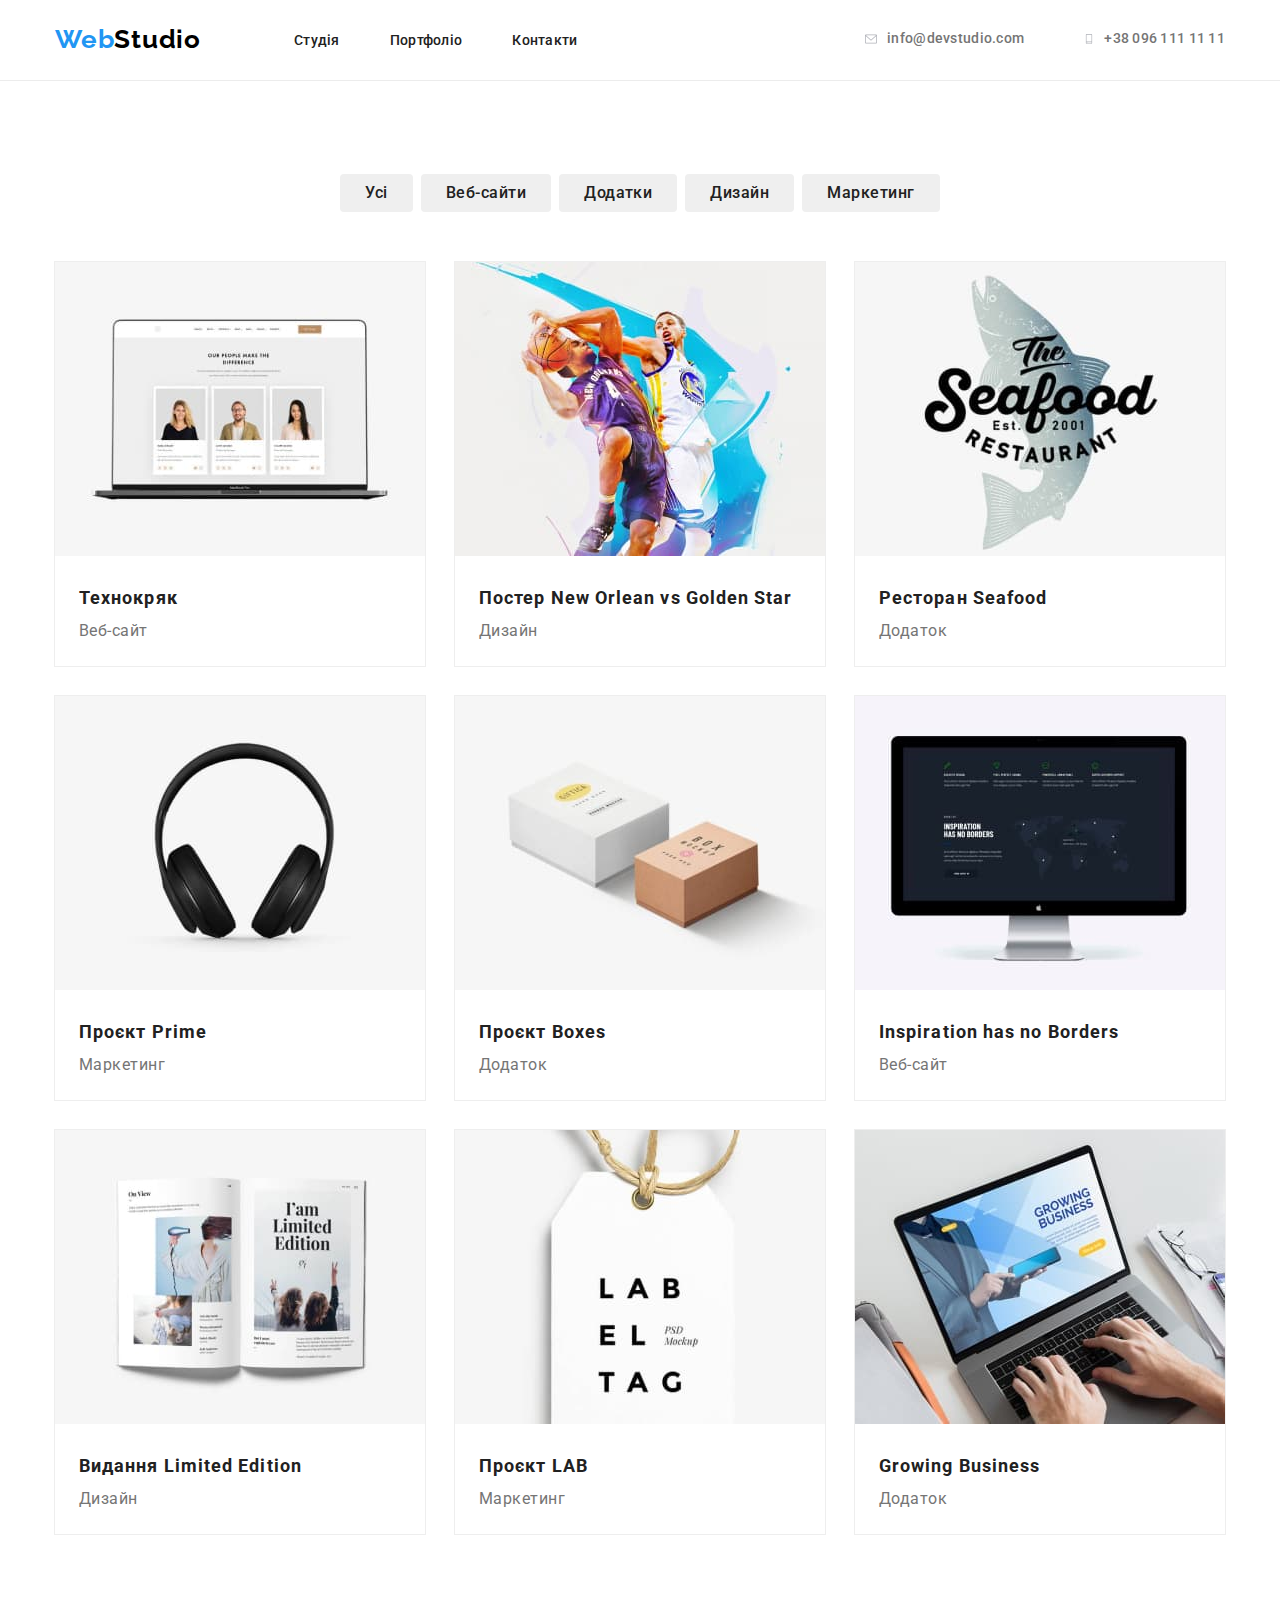
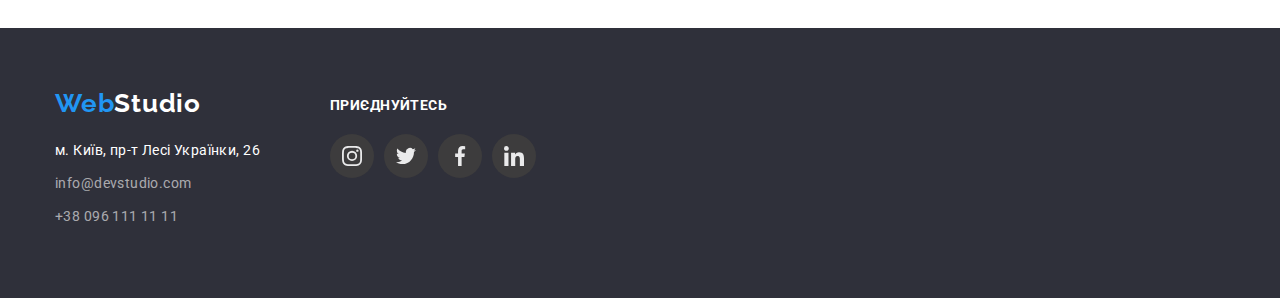
==== portfolio.html @ a49ca959 "comm1" ====
<!DOCTYPE html>
<html lang="uk">
  <head>
    <meta charset="UTF-8" />
    <meta http-equiv="X-UA-Compatible" content="IE=edge" />
    <meta name="viewport" content="width=device-width, initial-scale=1.0" />
    <link rel="preconnect" href="https://fonts.googleapis.com" />
    <link rel="preconnect" href="https://fonts.gstatic.com" crossorigin />
    <link
      href="https://fonts.googleapis.com/css2?family=Raleway:wght@400;700;900&family=Roboto:wght@400;500;700&display=swap"
      rel="stylesheet"
    />
    <link
      rel="stylesheet"
      href="https://cdnjs.cloudflare.com/ajax/libs/modern-normalize/1.1.0/modern-normalize.min.css"
      integrity="sha512-wpPYUAdjBVSE4KJnH1VR1HeZfpl1ub8YT/NKx4PuQ5NmX2tKuGu6U/JRp5y+Y8XG2tV+wKQpNHVUX03MfMFn9Q=="
      crossorigin="anonymous"
      referrerpolicy="no-referrer"
    />
    <link rel="stylesheet" href="./css/styles.css" />
    <title>WebStudio</title>
  </head>
  <body class="body">
    <header class="header">
      <div class="container">
        <div class="header-f">
          <a href="./index.html" class="logo"
            ><span class="logo-web">Web</span>Studio</a
          >
          <nav class="nav-ul">
            <ul class="nav">
              <li class="nav-li">
                <a href="./index.html" class="nav-item">Студія</a>
              </li>
              <li class="nav-li">
                <a href="./portfolio.html" class="nav-item">Портфоліо</a>
              </li>
              <li class="nav-li"><a href="#" class="nav-item">Контакти</a></li>
            </ul>
          </nav>

          <div class="header-cont-div">
            <div class="contct-fill">
              <a href="mailto:info@devstudio.com" class="header-email"
                ><svg class="soc-svg-header" width="12" height="16">
                  <use href="./images/icons.svg#icon-envelope"></use>
                </svg>
                info@devstudio.com</a
              >
            </div>
            <div class="contct-fill">
              <a href="tel:+380961111111" class="header-tel"
                ><svg class="soc-svg-header" width="10" height="16">
                  <use href="./images/icons.svg#icon-smartphone"></use>
                </svg>
                +38 096 111 11 11</a
              >
            </div>
          </div>
        </div>
      </div>
    </header>

    <main>
      <!--filter-->
      <h1 class="portfolio-h1">Портфоліо</h1>
      <section class="portfolio">
        <div class="container">
          <h2 class="filter-h2">фільтер</h2>
          <ul class="filter-ul">
            <li class="filter-item">
              <button type="button" class="filter-btn">Усі</button>
            </li>
            <li class="filter-item">
              <button type="button" class="filter-btn">Веб-сайти</button>
            </li>
            <li class="filter-item">
              <button type="button" class="filter-btn">Додатки</button>
            </li>
            <li class="filter-item">
              <button type="button" class="filter-btn">Дизайн</button>
            </li>
            <li class="filter-item">
              <button type="button" class="filter-btn">Маркетинг</button>
            </li>
          </ul>

          <!--porfolio-->

          <div>
            <ul class="porfolio-ul">
              <li class="porfolio-item">
                <a class="port-shadow" href="#">
                  <div class="port-text-div">
                    <img
                      src="./images/img1.jpg"
                      alt="картинка1"
                      width="370"
                      class="portfolio-img"
                    />
                    <p class="port-text-img">
                      Ресурс пропонує комплексні пропозиції з різним рівнем
                      функціоналу та сервісів. Все це дозволить відвідувачу
                      отримати вичерпні відомості про компанію чи приватну особу.
                    </p>
                  </div>
                  <div class="portfolio-h3-p">
                    <h3 class="portfolio-h3">Технокряк</h3>
                    <p class="portfolio-p">Веб-сайт</p>
                  </div>
                </a>
              </li>

              <li class="porfolio-item">
                <a class="port-shadow" href="#">
                  <div class="port-text-div">
                    <img
                      src="./images/img2.jpg"
                      alt="картинка1"
                      width="370"
                      class="portfolio-img"
                    />
                    <p class="port-text-img">
                      Ресурс пропонує комплексні пропозиції з різним рівнем
                      функціоналу та сервісів. Все це дозволить відвідувачу
                      отримати вичерпні відомості про компанію чи приватну особу.
                    </p>
                  </div>
                    <div class="portfolio-h3-p">
                      <h3 class="portfolio-h3">
                        Постер New Orlean vs Golden Star
                      </h3>
                      <p class="portfolio-p">Дизайн</p>
                    </div>
                  
                </a>
              </li>

              <li class="porfolio-item">
                <a class="port-shadow" href="#">
                  <div class="port-text-div">
                   <img
                    src="./images/img3.jpg"
                    alt="картинка1"
                    width="370"
                    class="portfolio-img"
                   />
                   <p class="port-text-img">
                    Ресурс пропонує комплексні пропозиції з різним рівнем
                    функціоналу та сервісів. Все це дозволить відвідувачу
                    отримати вичерпні відомості про компанію чи приватну особу.
                   </p>
                  </div>
                  <div class="portfolio-h3-p">
                    <h3 class="portfolio-h3">Ресторан Seafood</h3>
                    <p class="portfolio-p">Додаток</p>
                  </div>
                </a>
              </li>
              <li class="porfolio-item">
                <a class="port-shadow" href="#">
                  <div class="port-text-div">
                  <img
                    src="./images/img4.jpg"
                    alt="картинка1"
                    width="370"
                    class="portfolio-img"
                  />
                  <p class="port-text-img">
                    Ресурс пропонує комплексні пропозиції з різним рівнем
                    функціоналу та сервісів. Все це дозволить відвідувачу
                    отримати вичерпні відомості про компанію чи приватну особу.
                   </p>
                </div>
                  <div class="portfolio-h3-p">
                    <h3 class="portfolio-h3">Проєкт Prime</h3>
                    <p class="portfolio-p">Маркетинг</p>
                  </div>
                </a>
              </li>
              <li class="porfolio-item">
                <a class="port-shadow" href="#">
                  <div class="port-text-div">
                  <img
                    src="./images/img5.jpg"
                    alt="картинка1"
                    width="370"
                    class="portfolio-img"
                  />
                  <p class="port-text-img">
                    Ресурс пропонує комплексні пропозиції з різним рівнем
                    функціоналу та сервісів. Все це дозволить відвідувачу
                    отримати вичерпні відомості про компанію чи приватну особу.
                   </p>
                </div>
                  <div class="portfolio-h3-p">
                    <h3 class="portfolio-h3">Проєкт Boxes</h3>
                    <p class="portfolio-p">Додаток</p>
                  </div>
                </a>
              </li>
              <li class="porfolio-item">
                <a class="port-shadow" href="#">
                  <div class="port-text-div">
                  <img
                    src="./images/img6.jpg"
                    alt="картинка1"
                    width="370"
                    class="portfolio-img"
                  />
                  <p class="port-text-img">
                    Ресурс пропонує комплексні пропозиції з різним рівнем
                    функціоналу та сервісів. Все це дозволить відвідувачу
                    отримати вичерпні відомості про компанію чи приватну особу.
                   </p>
                </div>
                  <div class="portfolio-h3-p">
                    <h3 class="portfolio-h3">Inspiration has no Borders</h3>
                    <p class="portfolio-p">Веб-сайт</p>
                  </div>
                </a>
              </li>
              <li class="porfolio-item">
                <a class="port-shadow" href="#">
                  <div class="port-text-div">
                  <img
                    src="./images/img7.jpg"
                    alt="картинка1"
                    width="370"
                    class="portfolio-img"
                  />
                  <p class="port-text-img">
                    Ресурс пропонує комплексні пропозиції з різним рівнем
                    функціоналу та сервісів. Все це дозволить відвідувачу
                    отримати вичерпні відомості про компанію чи приватну особу.
                   </p>
                </div>
                  <div class="portfolio-h3-p">
                    <h3 class="portfolio-h3">Видання Limited Edition</h3>
                    <p class="portfolio-p">Дизайн</p>
                  </div>
                </a>
              </li>
              <li class="porfolio-item">
                <a class="port-shadow" href="#">
                  <div class="port-text-div">
                  <img
                    src="./images/img8.jpg"
                    alt="картинка1"
                    width="370"
                    class="portfolio-img"
                  />
                  <p class="port-text-img">
                    Ресурс пропонує комплексні пропозиції з різним рівнем
                    функціоналу та сервісів. Все це дозволить відвідувачу
                    отримати вичерпні відомості про компанію чи приватну особу.
                   </p>
                </div>
                  <div class="portfolio-h3-p">
                    <h3 class="portfolio-h3">Проєкт LAB</h3>
                    <p class="portfolio-p">Маркетинг</p>
                  </div>
                </a>
              </li>
              <li class="porfolio-item">
                <a class="port-shadow" href="#">
                  <div class="port-text-div">
                  <img
                    src="./images/img9.jpg"
                    alt="картинка1"
                    width="370"
                    class="portfolio-img"
                  />
                  <p class="port-text-img">
                    Ресурс пропонує комплексні пропозиції з різним рівнем
                    функціоналу та сервісів. Все це дозволить відвідувачу
                    отримати вичерпні відомості про компанію чи приватну особу.
                   </p>
                 </div>
                  <div class="portfolio-h3-p">
                    <h3 class="portfolio-h3">Growing Business</h3>
                    <p class="portfolio-p">Додаток</p>
                  </div>
                </a>
              </li>
            </ul>
          </div>
        </div>
      </section>
    </main>

    <footer class="footer">
      <div class="container">
        <div class="footer-flex">
          <div class="footer-pad">
            <a href="/" class="logo-footer"
              ><span class="logo-web">Web</span>Studio</a
            >
            <address class="footer-adress">
              <ul>
                <li class="footer-li">
                  <a
                    class="footer-maps"
                    href="https://goo.gl/maps/jtEjoK9GtYtDyCER9"
                    target="_blank"
                    rel="noopener noreferrer"
                    >м. Київ, пр-т Лесі Українки, 26
                  </a>
                </li>
                <li class="footer-li">
                  <a class="footer-email" href="mailto:info@devstudio.com"
                    >info@devstudio.com</a
                  >
                </li>
                <li class="footer-li">
                  <a class="footer-tel" href="tel:+380961111111"
                    >+38 096 111 11 11</a
                  >
                </li>
              </ul>
            </address>
          </div>
          <div class="attach">
            <p class="attach-p">приєднуйтесь</p>
            <ul class="attach-ul">
              <li class="attach-li">
                <a class="attach-link" href="">
                  <svg class="attach-svg" width="20" height="20">
                    <use href="./images/icons.svg#icon-instagram-2"></use>
                  </svg>
                </a>
              </li>
              <li class="attach-li">
                <a class="attach-link" href="">
                  <svg class="attach-svg" width="20" height="20">
                    <use href="./images/icons.svg#icon-twitter-1"></use>
                  </svg>
                </a>
              </li>
              <li class="attach-li">
                <a class="attach-link" href="">
                  <svg class="attach-svg" width="20" height="20">
                    <use href="./images/icons.svg#icon-facebook-1"></use>
                  </svg>
                </a>
              </li>
              <li class="attach-li">
                <a class="attach-link" href="">
                  <svg class="attach-svg" width="20" height="20">
                    <use href="./images/icons.svg#icon-linkedin-1"></use>
                  </svg>
                </a>
              </li>
            </ul>
          </div>
        </div>
      </div>
    </footer>
  </body>
</html>
---- css/styles.css ----
.body {
  font-family: "Roboto", sans-serif;
  background: #ffffff;
}

* {
  margin: 0;
  padding: 0;
  list-style: none;
  box-sizing: border-box;
}

:root {
  --black: #000000;
  --blue: #2196f3;
  --dark-grey: #212121;
  --grey: #757575;
  --dark-blue: #2f303a;
  --white: #ffffff;
  --background-team: #f5f4fa;
}

button{
  cursor: pointer;
}

ul {
  list-style: none;
  margin: 0;  
  padding: 0;
}

h1,
h2,
h3,
h4,
h5,
h6,
p {
  margin: 0;
}

.visually-hidden {
  position: absolute;
  width: 1px;
  height: 1px;
  margin: -1px;
  border: 0;
  padding: 0;
  white-space: nowrap;
  clip-path: inset(100%);
  clip: rect(0 0 0 0);
  overflow: hidden;
}

/*-------------header---------*/

.container {
  margin: 0 auto;
  width: 1200px;
  padding-left: 15px;
  padding-right: 15px;
}

.header {
  padding-top: 24px;
  padding-bottom: 25px;
  outline: 1px solid #ececec;
  position: relative;
}
.header-f {
  display: flex;
  align-items: center;

}
.logo {
  text-decoration: none;
  font-family: "Raleway";
  font-style: normal;
  font-weight: 700;
  font-size: 26px;
  line-height: 1.19;
  letter-spacing: 0.03em;
  color: var(--black);
}
.logo-web {
  font-family: "Raleway";
  font-style: normal;
  font-weight: 700;
  font-size: 26px;
  line-height: 1.19;
  letter-spacing: 0.03em;
  color: var(--blue);
}

.nav {
  display: flex;
  margin-left: 68px;
}

.nav-li {
  margin-left: 25px;
  margin-right: 25px;
  position: relative;
  
}

.nav-item {
  text-decoration: none;
  font-weight: 500;
  font-size: 14px;
  line-height: 1.14;
  letter-spacing: 0.02em;
  color: var(--dark-grey);
  
}
.nav-item:hover,
.nav-item:focus {
  color: var(--blue);
  transition: 250ms cubic-bezier(0.4, 0, 0.2, 1);
}

.nav-ul {
  margin-right: auto;
}

.nav-item:hover::after { 
  display: block;
  width: 48px;
  height: 4px;
  background: #2196F3;
  border-radius: 2px;
  content: " ";
  position: absolute;
  bottom: -32px;
  transition: 250ms cubic-bezier(0.4, 0, 0.2, 1);
  overflow: visible;
  width: 100%;
}



.header-email {
  display: block;
  display: flex;
  margin-right: 50px;
  margin-left: 10px;
  text-decoration: none;
  font-weight: 500;
  font-size: 14px;
  line-height: 1.14;
  letter-spacing: 0.02em;
  color: var(--grey);
}
.header-tel {
  display: block;
  display: flex;
  margin-left: 10px;
  text-decoration: none;
  font-weight: 500;
  font-size: 14px;
  line-height: 1.14;
  letter-spacing: 0.02em;
  color: var(--grey);
}

.header-cont-div {
  display: block;
  display: flex;
  justify-content: center;
}

.soc-svg-header {
  margin-right: 10px;
}

.contct-fill {
  display: flex;
  justify-content: center;
  fill: #afb1b8;
  justify-items: baseline;
}


.header-email:hover,
.header-email:focus
{
  color: #2196f3;
  transition: 250ms cubic-bezier(0.4, 0, 0.2, 1);
}
.header-email:hover .soc-svg-header
{
  fill: #2196f3;
  transition: 250ms cubic-bezier(0.4, 0, 0.2, 1);
}

.header-email:focus .soc-svg-header
{
  fill: #2196f3;
  transition: 250ms cubic-bezier(0.4, 0, 0.2, 1);
}

.header-tel:hover,
.header-tel:focus
{
  color: #2196f3;
  transition: 250ms cubic-bezier(0.4, 0, 0.2, 1);
}
.header-tel:hover .soc-svg-header
{
  fill: #2196f3;
  transition: 250ms cubic-bezier(0.4, 0, 0.2, 1);
}

.header-tel:focus .soc-svg-header
{
  fill: #2196f3;
  transition: 250ms cubic-bezier(0.4, 0, 0.2, 1);
}


/*-------------hero---------*/

.hero {
  padding-top: 200px;
  padding-bottom: 200px;
  background-image: linear-gradient(
      rgba(47, 48, 58, 0.4),
      rgba(47, 48, 58, 0.4)
    ),
    url(../images/Img_hero.jpg);
  box-shadow: 0px 4px 4px rgba(0, 0, 0, 0.25);
}
.hero-h1 {
  margin-bottom: 30px;
  font-weight: 900;
  font-size: 44px;
  line-height: 1.36;
  text-align: center;
  letter-spacing: 0.06em;
  text-transform: uppercase;
  color: var(--white);
}

.hero-btn {
  border-radius: 4px;
  padding-left: 32px;
  padding-right: 32px;
  padding-top: 10px;
  padding-bottom: 10px;
  margin: 0 auto;
  font-family: "Roboto";
  font-style: normal;
  font-weight: 700;
  font-size: 16px;
  line-height: 1.875;
  display: block;
  align-items: center;
  text-align: center;
  letter-spacing: 0.06em;
  color: var(--white);
  background: var(--blue);
  border: none;
  cursor: pointer;
}

/*-------------about---------*/

.about {
  padding-top: 94px;
  padding-bottom: 94px;
}
.about-list {
  display: flex;
  gap: 30px;
}
.about-list-li {
  width: 270px;
  
}
.about-list-h {
  margin-top: 30px;
  margin-bottom: 10px;
  font-size: 14px;
  line-height: 1.14;
  letter-spacing: 0.03em;
  text-transform: uppercase;
  color: var(--dark-grey);
}
.about-p {
  font-size: 14px;
  line-height: 1.71;
  letter-spacing: 0.03em;
  color: var(--grey);
}

.about-grey{
  display: flex;
  justify-content: center;
  align-items: center;
  width: 270px;
  height: 120px;
  background-color: #F5F4FA;
  border-radius: 4px;
}

.about-icon {
  
  background-color: #f5f4fa;
}

/*-------------what---------*/

.what {
  padding-bottom: 94px;
}
.what-h2 {
  font-size: 36px;
  line-height: 1.17;
  text-align: center;
  letter-spacing: 0.03em;
  color: var(--dark-grey);
}
.what-ul {
  display: flex;
  margin-top: 50px;
  gap: 30px;
}
.what-item {
  position: relative;
}
.what-img {
  
  
}
.what-text{
position: absolute;
width: 370px;
height: 70px;
background: rgba(47, 48, 58, 0.8);
Font-family: 'Roboto';
font-style: normal;
font-weight: 700;
font-size: 14px;
line-height: 16px;
text-align: center;
letter-spacing: 0.03em;
text-transform: uppercase;
display: flex;
align-items: center;
justify-content: center;
color: #FFFFFF;
bottom: 0;

}

/*-------------Team---------*/

.team {
  background: var(--background-team);
  padding-top: 94px;
  padding-bottom: 94px;
}
.team-h2 {
  margin-bottom: 50px;
  font-size: 36px;
  line-height: 1.17;
  text-align: center;
  letter-spacing: 0.03em;
  color: var(--dark-grey);
}
.team-ul {
  display: flex;
  gap: 30px;
}
.team-item {
  background-color: #ffffff;
  text-align: center;
  box-shadow: 0px 1px 3px rgba(0, 0, 0, 0.12), 0px 1px 1px rgba(0, 0, 0, 0.14),
    0px 2px 1px rgba(0, 0, 0, 0.2);
}
.team-img {
}

.team-h3-p {
  padding-top: 30px;
  padding-bottom: 30px;
}

.team-name {
  padding-bottom: 10px;

  font-weight: 500;
  font-size: 16px;
  line-height: 1.19;
  letter-spacing: 0.03em;
  color: var(--dark-grey);
}
.team-position {
  font-size: 16px;
  line-height: 1.19;
  letter-spacing: 0.03em;
  color: var(--grey);
  margin-bottom: 16px;
}

.soc-team-ul {
  display: flex;
  justify-content: center;
  gap: 10px;
}
.soc-team-li {
  width: 44px;
  height: 44px;
}
.soc-team-link {
  width: 100%;
  height: 100%;
  border-radius: 50%;
  display: block;
  display: flex;
  align-items: center;
  justify-content: center;
}

.soc-svg {
  fill: #afb1b8;
}

.soc-team-link:hover,
.soc-team-link:focus {
  background-color: #2196f3;
  transition: 250ms cubic-bezier(0.4, 0, 0.2, 1);
}

.soc-team-link:hover .soc-svg {
  fill: #ffffff;
  transition: 250ms cubic-bezier(0.4, 0, 0.2, 1);
}
.soc-team-link:focus .soc-svg {
  fill: #ffffff;
  transition: 250ms cubic-bezier(0.4, 0, 0.2, 1);
}

/*-------------Clients--------*/

.clients-pad {
  padding-top: 94px;
  padding-bottom: 94px;
}

.clients-h2 {
  margin-bottom: 50px;
  font-size: 36px;
  line-height: 1.17;
  text-align: center;
  letter-spacing: 0.03em;
  color: var(--dark-grey);
}
.clients-ul {
  display: flex;
  justify-content: center;
  gap: 30px;
}

.clients-li {
}

.clients-link {
  display: block;
  display: flex;
  align-items: center;
  justify-content: center;
  border: 1px solid #afb1b8;
  border-radius: 2px;
  width: 170px;
  height: 92px;
}

.clients-svg {
  fill: #afb1b8;
}

.clients-link:hover,
.clients-link:focus {
  border: 1px solid #2196f3;
  transition: 250ms cubic-bezier(0.4, 0, 0.2, 1);
}
.clients-link:hover .clients-svg {
  fill: #2196f3;
  transition: 250ms cubic-bezier(0.4, 0, 0.2, 1);
}
.clients-link:focus .clients-svg {
  fill: #2196f3;
  transition: 250ms cubic-bezier(0.4, 0, 0.2, 1);
}
/*-------------Footer---------*/

.footer {
  background: var(--dark-blue);
  padding-top: 60px;
  padding-bottom: 60px;
}

.logo-footer {
  text-decoration: none;
  font-family: "Raleway";
  font-style: normal;
  font-weight: 700;
  font-size: 26px;
  line-height: 1.19;
  letter-spacing: 0.03em;
  color: var(--white);
}
.footer-pad {
}
.footer-ul {
  display: flex;
}

.footer-li {
  margin-bottom: 9px;
}

.footer-adress {
  margin-top: 20px;
}

.footer-maps {
  font-style: normal;
  font-size: 14px;
  line-height: 1.71;
  letter-spacing: 0.03em;
  color: var(--white);
  text-decoration: none;
}

.footer-maps:hover,
.footer-maps:focus {
  color: var(--blue);
  transition: 250ms cubic-bezier(0.4, 0, 0.2, 1);
}

.footer-email {
  margin-bottom: 9px;
  font-style: normal;
  font-size: 14px;
  line-height: 1.71;
  letter-spacing: 0.03em;
  color: rgba(255, 255, 255, 0.6);
  text-decoration: none;
}

.footer-email:hover,
.footer-email:focus {
  color: var(--blue);
  transition: 250ms cubic-bezier(0.4, 0, 0.2, 1);
}

.footer-tel {
  font-style: normal;
  font-size: 14px;
  line-height: 1.71;
  letter-spacing: 0.03em;
  color: rgba(255, 255, 255, 0.6);
  text-decoration: none;
}

.footer-tel:hover,
.footer-tel:focus {
  color: var(--blue);
  transition: 250ms cubic-bezier(0.4, 0, 0.2, 1);
}
.footer-flex {
  display: flex;
}
.attach {
  margin-left: 70px;
  padding-top: 10px;
}
.attach-p {
  font-style: normal;
  font-weight: 700;
  font-size: 14px;
  line-height: 1.14;
  letter-spacing: 0.03em;
  text-transform: uppercase;
  color: #ffffff;
  margin-bottom: 20px;
}
.attach-ul {
  display: flex;
  justify-content: center;
  gap: 10px;
}
.attach-li {
  width: 44px;
  height: 44px;
}
.attach-link {
  width: 100%;
  height: 100%;
  border-radius: 50%;
  display: block;
  display: flex;
  align-items: center;
  justify-content: center;
  background-color: #3f3e3e;
  opacity: 90%;
}

.attach-svg {
  fill: #ffffff;
}

.attach-link:hover,
.attach-link:focus{
  background-color: #2196f3;
  transition: 250ms cubic-bezier(0.4, 0, 0.2, 1);
}

/*-------------Portfolio---------*/
/*--------------Filter---------*/

.portfolio-h1 {
  position: absolute;
  width: 1px;
  height: 1px;
  margin: -1px;
  border: 0;
  padding: 0;
  clip: rect(0 0 0 0);
  overflow: hidden;
}
.portfolio {
  padding-top: 94px;
  padding-bottom: 94px;
}
.filter-h2 {
  position: absolute;
  width: 1px;
  height: 1px;
  margin: -1px;
  border: 0;
  padding: 0;
  clip: rect(0 0 0 0);
  overflow: hidden;
}

.filter-ul {
  display: flex;
  justify-content: center;
  margin-bottom: 50px;
  gap: 8px;
}

.filter-item {
}
.filter-btn {
  padding: 6px 25px 6px 25px;
  font-family: "Roboto";
  font-style: normal;
  font-weight: 500;
  font-size: 16px;
  line-height: 1.63;
  text-align: center;
  letter-spacing: 0.03em;
  color: var(--dark-grey);
  text-decoration: none;
  border-radius: 4px;
  display: block;
  border: none;
  cursor: pointer;
  margin: 0 auto;
}

.filter-btn:hover,
.filter-btn:focus {
  background-color: var(--blue);
  color: #ffffff;
  transition: 250ms cubic-bezier(0.4, 0, 0.2, 1);
}

/*----------------porfolio---------------*/

.porfolio-ul {
  display: flex;
  flex-wrap: wrap;
  gap: 30px;
}

.portfolio-h3-p {
  padding-top: 20px;
  padding-bottom: 20px;
  padding-left: 24px;
  padding-right: 24px;
  
}
.port-text-div{
  position: relative;
  overflow: hidden;
  
  
}
.port-text-img{
  position: absolute;
  top: 6px;
  background: rgba(33, 150, 243, 0.9);
  color: #ffffff;
  font-weight: 400;
  font-size: 18px;
  line-height: 1.55;
  letter-spacing: 0.03em;
  padding: 63px 24px;
  transform: translateY(100%);
  transition: 250ms cubic-bezier(0.4, 0, 0.2, 1);

}

.port-shadow {
  display: block;
  text-decoration: none;
}
.port-shadow:hover,
.port-shadow:focus {
  box-shadow: 0px 1px 1px rgba(0, 0, 0, 0.12), 0px 4px 4px rgba(0, 0, 0, 0.06),
    1px 4px 6px rgba(0, 0, 0, 0.16);
    transition: 250ms cubic-bezier(0.4, 0, 0.2, 1);
}

.port-shadow:hover .port-text-img{
  transform: translateY(0);
  transition: 250ms cubic-bezier(0.4, 0, 0.2, 1);
}

.porfolio-item {
  outline: 1px solid #eeeeee;
  position: relative;
}
.portfolio-img {
  
}



.portfolio-h3 {
  font-size: 18px;
  line-height: 2;
  letter-spacing: 0.06em;
  color: var(--dark-grey);
  text-decoration: none;
  
}

.portfolio-p {
  font-size: 16px;
  line-height: 1.875;
  letter-spacing: 0.03em;
  color: var(--grey);
  text-decoration: none;
}

.backdrop{
  position: fixed;
  top: 0;
  width: 100%;
  height: 100%;
  background: rgba(0, 0, 0, 0.2);
  transition: opacity 250ms cubic-bezier(0.4, 0, 0.2, 1), 
  visibility 250ms cubic-bezier(0.4, 0, 0.2, 1);

}

.modal{
  width: 528px;
  min-height: 581px;
  background-color: #ffffff;
  border-radius: 4px;
  position: absolute;
  top: 50%;
  left: 50%;
  transform: translate(-50%, -50%) scale(1);
  transition: transform 250ms cubic-bezier(0.4, 0, 0.2, 1);
  
}

.backdrop.is-hidden .modal{
  transform: translate(-50%, -50%) scale(0);
}

.modal-close{
  position: absolute;
  right: 10px;
  top: 10px;
  width: 30px;
  height: 30px;
  border: 1px solid #757575;
  border-radius: 50%;
  display: flex;
  align-items: center;
  justify-content: center;
  background-color: transparent;
}

.modal-svg-close{

}

.modal-fill:hover,
.modal-fill:focus{
 
  fill: #2196f3;
  transition: 250ms cubic-bezier(0.4, 0, 0.2, 1);
}

.modal-fill:hover .modal-close{
  border-color: #2196f3;
  transition: 250ms cubic-bezier(0.4, 0, 0.2, 1);
}
.modal-fill:focus .modal-close{
  border-color: #2196f3;
  transition: 250ms cubic-bezier(0.4, 0, 0.2, 1);
}

.is-hidden{
  opacity: 0;
  visibility: hidden;
  pointer-events: none;
}
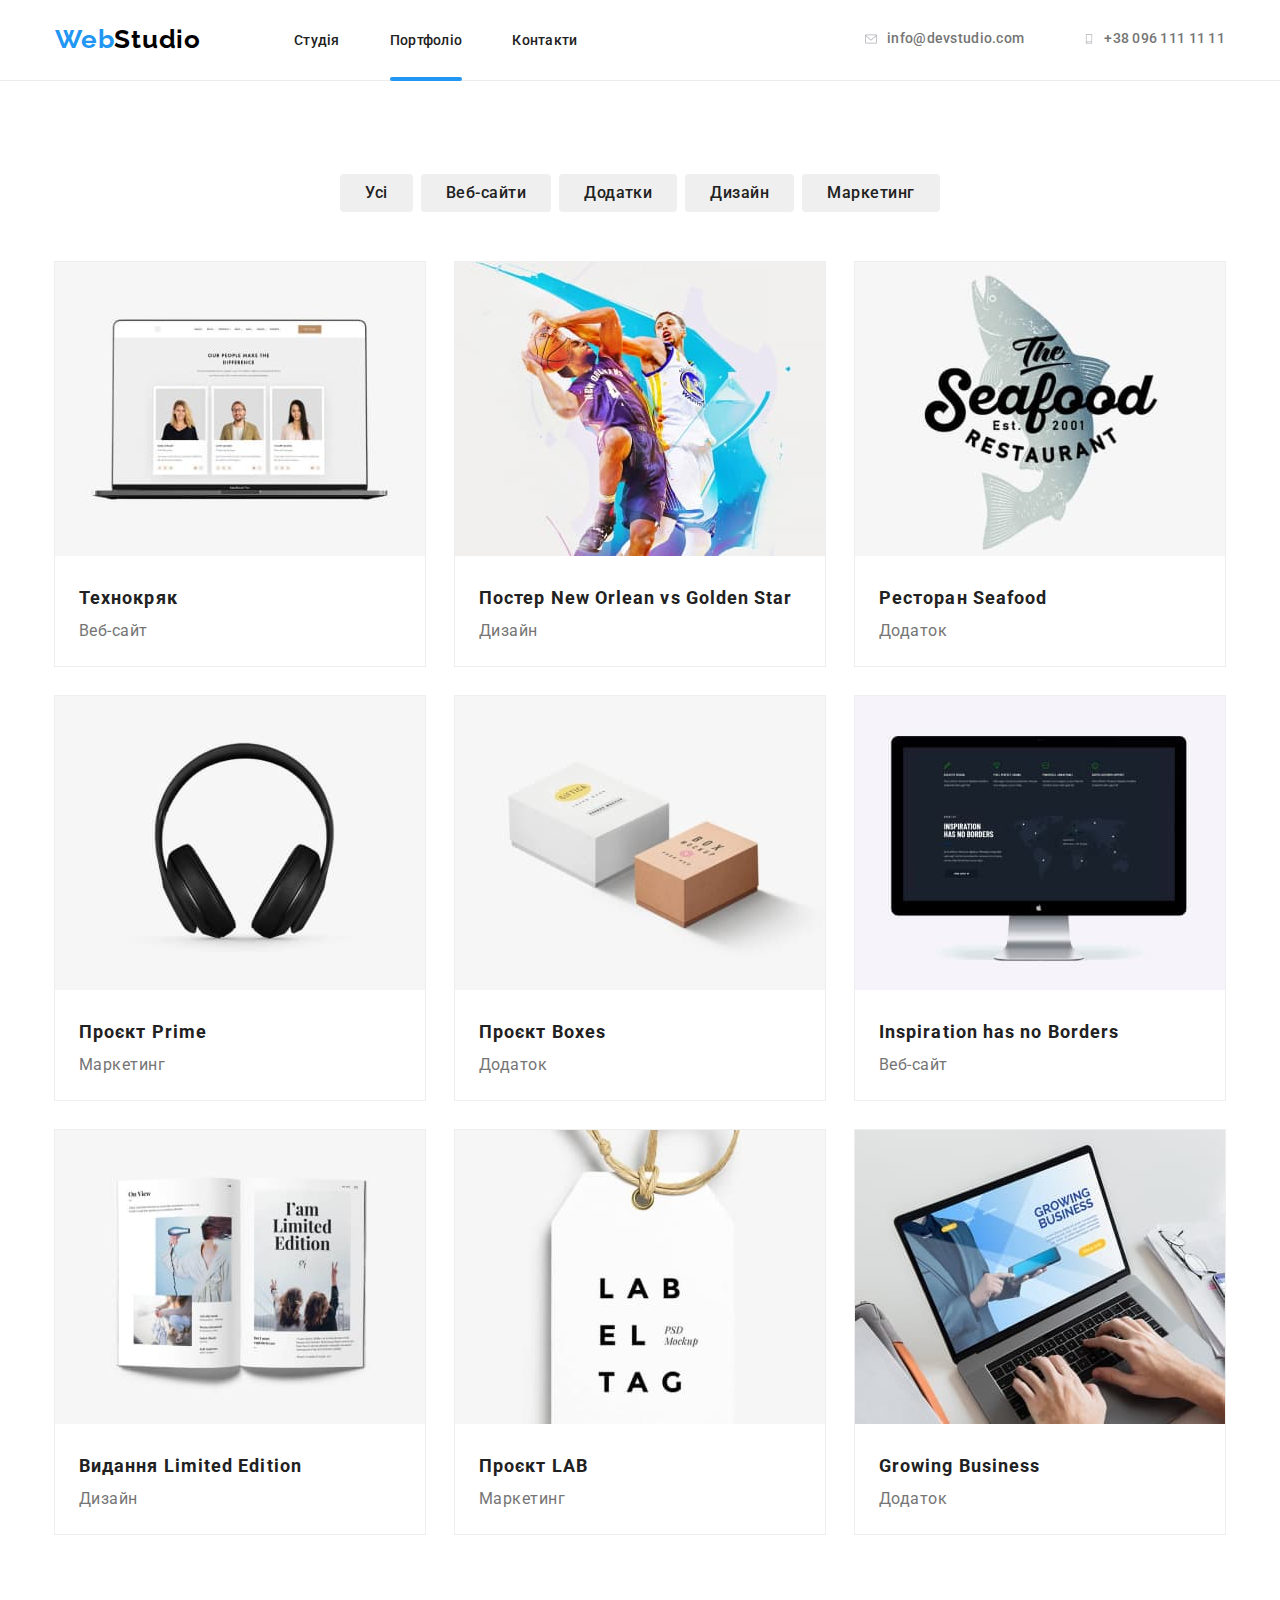
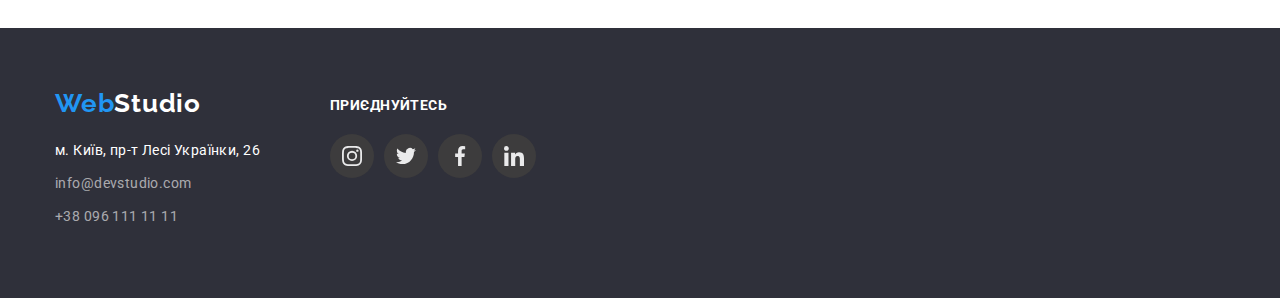
==== commit 84a1ee59: "comm" ====
--- a/portfolio.html
+++ b/portfolio.html
@@ -30,10 +30,12 @@
           <nav class="nav-ul">
             <ul class="nav">
               <li class="nav-li">
-                <a href="./index.html" class="nav-item">Студія</a>
+                <a href="./index.html" class="nav-item" >Студія</a>
               </li>
               <li class="nav-li">
-                <a href="./portfolio.html" class="nav-item">Портфоліо</a>
+                <div class="current">
+                  <a href="./portfolio.html" class="nav-item" >Портфоліо</a>
+                </div>
               </li>
               <li class="nav-li"><a href="#" class="nav-item">Контакти</a></li>
             </ul>
--- a/css/styles.css
+++ b/css/styles.css
@@ -20,13 +20,13 @@
   --background-team: #f5f4fa;
 }
 
-button{
+button {
   cursor: pointer;
 }
 
 ul {
   list-style: none;
-  margin: 0;  
+  margin: 0;
   padding: 0;
 }
 
@@ -71,7 +71,6 @@
 .header-f {
   display: flex;
   align-items: center;
-
 }
 .logo {
   text-decoration: none;
@@ -112,33 +111,42 @@
   line-height: 1.14;
   letter-spacing: 0.02em;
   color: var(--dark-grey);
+  transition: 250ms cubic-bezier(0.4, 0, 0.2, 1);
+  position: relative;
   
 }
 .nav-item:hover,
 .nav-item:focus {
   color: var(--blue);
-  transition: 250ms cubic-bezier(0.4, 0, 0.2, 1);
 }
 
 .nav-ul {
   margin-right: auto;
 }
 
-.nav-item:hover::after { 
-  display: block;
-  width: 48px;
+/*.nav-item:hover::after {
+  display: block;
   height: 4px;
-  background: #2196F3;
+  background: #2196f3;
   border-radius: 2px;
   content: " ";
   position: absolute;
   bottom: -32px;
-  transition: 250ms cubic-bezier(0.4, 0, 0.2, 1);
   overflow: visible;
   width: 100%;
-}
-
-
+}*/
+
+
+.current::after {
+  content: '';
+  display: block;
+  width: 100%;
+  height: 4px;
+  background: #2196f3;
+  border-radius: 2px;
+  position: absolute;
+  bottom: -32px;
+}
 
 .header-email {
   display: block;
@@ -151,6 +159,7 @@
   line-height: 1.14;
   letter-spacing: 0.02em;
   color: var(--grey);
+  transition: color 250ms cubic-bezier(0.4, 0, 0.2, 1);
 }
 .header-tel {
   display: block;
@@ -162,6 +171,7 @@
   line-height: 1.14;
   letter-spacing: 0.02em;
   color: var(--grey);
+  transition: color 250ms cubic-bezier(0.4, 0, 0.2, 1);
 }
 
 .header-cont-div {
@@ -172,6 +182,9 @@
 
 .soc-svg-header {
   margin-right: 10px;
+  transition: fill 250ms cubic-bezier(0.4, 0, 0.2, 1);
+}
+.header-use {
 }
 
 .contct-fill {
@@ -181,43 +194,29 @@
   justify-items: baseline;
 }
 
-
 .header-email:hover,
-.header-email:focus
-{
+.header-email:focus {
   color: #2196f3;
-  transition: 250ms cubic-bezier(0.4, 0, 0.2, 1);
-}
-.header-email:hover .soc-svg-header
-{
+}
+.header-email:hover .soc-svg-header {
   fill: #2196f3;
-  transition: 250ms cubic-bezier(0.4, 0, 0.2, 1);
-}
-
-.header-email:focus .soc-svg-header
-{
+}
+
+.header-email:focus .soc-svg-header {
   fill: #2196f3;
-  transition: 250ms cubic-bezier(0.4, 0, 0.2, 1);
 }
 
 .header-tel:hover,
-.header-tel:focus
-{
+.header-tel:focus {
   color: #2196f3;
-  transition: 250ms cubic-bezier(0.4, 0, 0.2, 1);
-}
-.header-tel:hover .soc-svg-header
-{
+}
+.header-tel:hover .soc-svg-header {
   fill: #2196f3;
-  transition: 250ms cubic-bezier(0.4, 0, 0.2, 1);
-}
-
-.header-tel:focus .soc-svg-header
-{
+}
+
+.header-tel:focus .soc-svg-header {
   fill: #2196f3;
-  transition: 250ms cubic-bezier(0.4, 0, 0.2, 1);
-}
-
+}
 
 /*-------------hero---------*/
 
@@ -276,7 +275,6 @@
 }
 .about-list-li {
   width: 270px;
-  
 }
 .about-list-h {
   margin-top: 30px;
@@ -294,18 +292,17 @@
   color: var(--grey);
 }
 
-.about-grey{
+.about-grey {
   display: flex;
   justify-content: center;
   align-items: center;
   width: 270px;
   height: 120px;
-  background-color: #F5F4FA;
+  background-color: #f5f4fa;
   border-radius: 4px;
 }
 
 .about-icon {
-  
   background-color: #f5f4fa;
 }
 
@@ -330,28 +327,25 @@
   position: relative;
 }
 .what-img {
-  
-  
-}
-.what-text{
-position: absolute;
-width: 370px;
-height: 70px;
-background: rgba(47, 48, 58, 0.8);
-Font-family: 'Roboto';
-font-style: normal;
-font-weight: 700;
-font-size: 14px;
-line-height: 16px;
-text-align: center;
-letter-spacing: 0.03em;
-text-transform: uppercase;
-display: flex;
-align-items: center;
-justify-content: center;
-color: #FFFFFF;
-bottom: 0;
-
+}
+.what-text {
+  position: absolute;
+  width: 370px;
+  height: 70px;
+  background: rgba(47, 48, 58, 0.8);
+  font-family: "Roboto";
+  font-style: normal;
+  font-weight: 700;
+  font-size: 14px;
+  line-height: 16px;
+  text-align: center;
+  letter-spacing: 0.03em;
+  text-transform: uppercase;
+  display: flex;
+  align-items: center;
+  justify-content: center;
+  color: #ffffff;
+  bottom: 0;
 }
 
 /*-------------Team---------*/
@@ -421,25 +415,24 @@
   display: flex;
   align-items: center;
   justify-content: center;
+  transition: background-color 250ms cubic-bezier(0.4, 0, 0.2, 1);
 }
 
 .soc-svg {
   fill: #afb1b8;
+  transition: fill 250ms cubic-bezier(0.4, 0, 0.2, 1);
 }
 
 .soc-team-link:hover,
 .soc-team-link:focus {
   background-color: #2196f3;
-  transition: 250ms cubic-bezier(0.4, 0, 0.2, 1);
 }
 
 .soc-team-link:hover .soc-svg {
   fill: #ffffff;
-  transition: 250ms cubic-bezier(0.4, 0, 0.2, 1);
 }
 .soc-team-link:focus .soc-svg {
   fill: #ffffff;
-  transition: 250ms cubic-bezier(0.4, 0, 0.2, 1);
 }
 
 /*-------------Clients--------*/
@@ -475,24 +468,23 @@
   border-radius: 2px;
   width: 170px;
   height: 92px;
+  transition: border-color 250ms cubic-bezier(0.4, 0, 0.2, 1);
 }
 
 .clients-svg {
   fill: #afb1b8;
+  transition: fill 250ms cubic-bezier(0.4, 0, 0.2, 1);
 }
 
 .clients-link:hover,
 .clients-link:focus {
   border: 1px solid #2196f3;
-  transition: 250ms cubic-bezier(0.4, 0, 0.2, 1);
 }
 .clients-link:hover .clients-svg {
   fill: #2196f3;
-  transition: 250ms cubic-bezier(0.4, 0, 0.2, 1);
 }
 .clients-link:focus .clients-svg {
   fill: #2196f3;
-  transition: 250ms cubic-bezier(0.4, 0, 0.2, 1);
 }
 /*-------------Footer---------*/
 
@@ -533,12 +525,12 @@
   letter-spacing: 0.03em;
   color: var(--white);
   text-decoration: none;
+  transition: color 250ms cubic-bezier(0.4, 0, 0.2, 1);
 }
 
 .footer-maps:hover,
 .footer-maps:focus {
   color: var(--blue);
-  transition: 250ms cubic-bezier(0.4, 0, 0.2, 1);
 }
 
 .footer-email {
@@ -549,12 +541,12 @@
   letter-spacing: 0.03em;
   color: rgba(255, 255, 255, 0.6);
   text-decoration: none;
+  transition: color 250ms cubic-bezier(0.4, 0, 0.2, 1);
 }
 
 .footer-email:hover,
 .footer-email:focus {
   color: var(--blue);
-  transition: 250ms cubic-bezier(0.4, 0, 0.2, 1);
 }
 
 .footer-tel {
@@ -564,12 +556,12 @@
   letter-spacing: 0.03em;
   color: rgba(255, 255, 255, 0.6);
   text-decoration: none;
+  transition: color 250ms cubic-bezier(0.4, 0, 0.2, 1);
 }
 
 .footer-tel:hover,
 .footer-tel:focus {
   color: var(--blue);
-  transition: 250ms cubic-bezier(0.4, 0, 0.2, 1);
 }
 .footer-flex {
   display: flex;
@@ -607,6 +599,7 @@
   justify-content: center;
   background-color: #3f3e3e;
   opacity: 90%;
+  transition: background-color 250ms cubic-bezier(0.4, 0, 0.2, 1);
 }
 
 .attach-svg {
@@ -614,9 +607,8 @@
 }
 
 .attach-link:hover,
-.attach-link:focus{
+.attach-link:focus {
   background-color: #2196f3;
-  transition: 250ms cubic-bezier(0.4, 0, 0.2, 1);
 }
 
 /*-------------Portfolio---------*/
@@ -672,13 +664,16 @@
   border: none;
   cursor: pointer;
   margin: 0 auto;
+  transition: color 250ms cubic-bezier(0.4, 0, 0.2, 1);
+  transition: background-color 250ms cubic-bezier(0.4, 0, 0.2, 1);
 }
 
 .filter-btn:hover,
 .filter-btn:focus {
   background-color: var(--blue);
   color: #ffffff;
-  transition: 250ms cubic-bezier(0.4, 0, 0.2, 1);
+  box-shadow: 0px 3px 1px rgba(0, 0, 0, 0.1), 0px 1px 2px rgba(0, 0, 0, 0.08),
+    0px 2px 2px rgba(0, 0, 0, 0.12);
 }
 
 /*----------------porfolio---------------*/
@@ -694,15 +689,12 @@
   padding-bottom: 20px;
   padding-left: 24px;
   padding-right: 24px;
-  
-}
-.port-text-div{
+}
+.port-text-div {
   position: relative;
   overflow: hidden;
-  
-  
-}
-.port-text-img{
+}
+.port-text-img {
   position: absolute;
   top: 6px;
   background: rgba(33, 150, 243, 0.9);
@@ -713,24 +705,26 @@
   letter-spacing: 0.03em;
   padding: 63px 24px;
   transform: translateY(100%);
-  transition: 250ms cubic-bezier(0.4, 0, 0.2, 1);
-
+  transition:  250ms cubic-bezier(0.4, 0, 0.2, 1);
+  
 }
 
 .port-shadow {
   display: block;
   text-decoration: none;
+  transition-duration: 250ms cubic-bezier(0.4, 0, 0.2, 1);
+  
 }
 .port-shadow:hover,
 .port-shadow:focus {
   box-shadow: 0px 1px 1px rgba(0, 0, 0, 0.12), 0px 4px 4px rgba(0, 0, 0, 0.06),
     1px 4px 6px rgba(0, 0, 0, 0.16);
-    transition: 250ms cubic-bezier(0.4, 0, 0.2, 1);
-}
-
-.port-shadow:hover .port-text-img{
+    
+}
+
+.port-shadow:hover .port-text-img {
   transform: translateY(0);
-  transition: 250ms cubic-bezier(0.4, 0, 0.2, 1);
+  transition:  250ms cubic-bezier(0.4, 0, 0.2, 1);
 }
 
 .porfolio-item {
@@ -738,10 +732,7 @@
   position: relative;
 }
 .portfolio-img {
-  
-}
-
-
+}
 
 .portfolio-h3 {
   font-size: 18px;
@@ -749,7 +740,6 @@
   letter-spacing: 0.06em;
   color: var(--dark-grey);
   text-decoration: none;
-  
 }
 
 .portfolio-p {
@@ -760,18 +750,17 @@
   text-decoration: none;
 }
 
-.backdrop{
+.backdrop {
   position: fixed;
   top: 0;
   width: 100%;
   height: 100%;
   background: rgba(0, 0, 0, 0.2);
-  transition: opacity 250ms cubic-bezier(0.4, 0, 0.2, 1), 
-  visibility 250ms cubic-bezier(0.4, 0, 0.2, 1);
-
-}
-
-.modal{
+  transition: opacity 250ms cubic-bezier(0.4, 0, 0.2, 1),
+    visibility 250ms cubic-bezier(0.4, 0, 0.2, 1);
+}
+
+.modal {
   width: 528px;
   min-height: 581px;
   background-color: #ffffff;
@@ -781,14 +770,13 @@
   left: 50%;
   transform: translate(-50%, -50%) scale(1);
   transition: transform 250ms cubic-bezier(0.4, 0, 0.2, 1);
-  
-}
-
-.backdrop.is-hidden .modal{
+}
+
+.backdrop.is-hidden .modal {
   transform: translate(-50%, -50%) scale(0);
 }
 
-.modal-close{
+.modal-close {
   position: absolute;
   right: 10px;
   top: 10px;
@@ -802,28 +790,26 @@
   background-color: transparent;
 }
 
-.modal-svg-close{
-
+.modal-svg-close {
 }
 
 .modal-fill:hover,
-.modal-fill:focus{
- 
+.modal-fill:focus {
   fill: #2196f3;
   transition: 250ms cubic-bezier(0.4, 0, 0.2, 1);
 }
 
-.modal-fill:hover .modal-close{
+.modal-fill:hover .modal-close {
   border-color: #2196f3;
   transition: 250ms cubic-bezier(0.4, 0, 0.2, 1);
 }
-.modal-fill:focus .modal-close{
+.modal-fill:focus .modal-close {
   border-color: #2196f3;
   transition: 250ms cubic-bezier(0.4, 0, 0.2, 1);
 }
 
-.is-hidden{
+.is-hidden {
   opacity: 0;
   visibility: hidden;
   pointer-events: none;
-}+}
